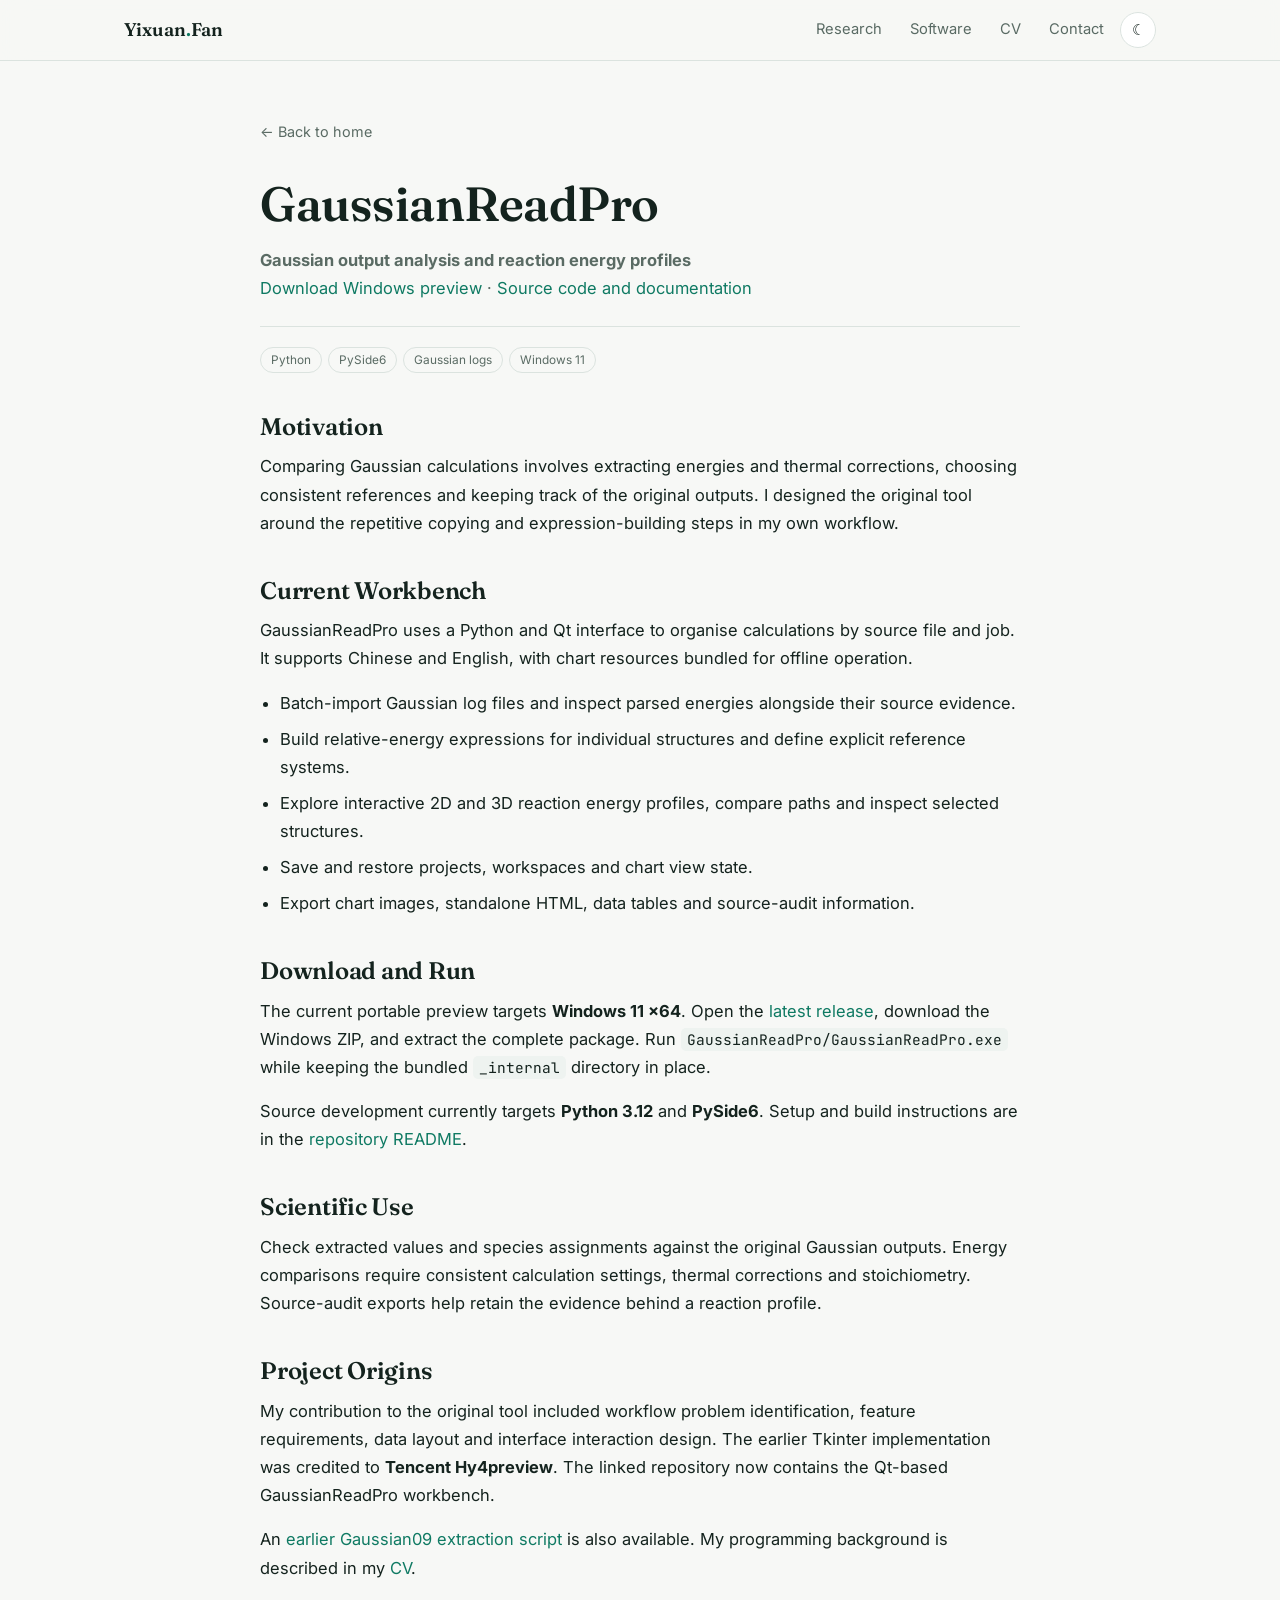
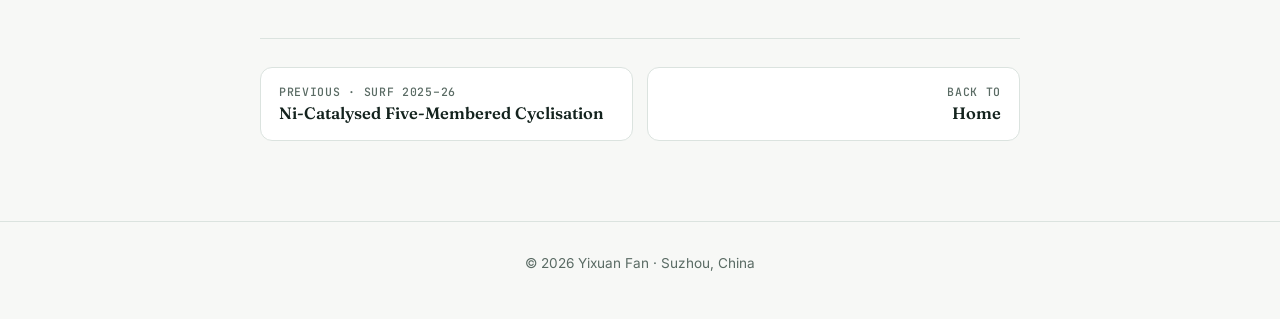
==== portfolio/gaussian-log-reader-pro/index.html @ e3dab031 "Mobile nav, article padding, project prev/next, sitemap Co-Authored-By: Claude Sonnet 5.5 <noreply@a" ====
<!doctype html>
<html lang="en"><head><meta charset="utf-8"><meta name="viewport" content="width=device-width,initial-scale=1">
<title>GaussianReadPro · Yixuan Fan</title>
<link rel="icon" href="/images/favicon.svg" type="image/svg+xml">
<link rel="stylesheet" href="https://fonts.googleapis.com/css2?family=Fraunces:ital,opsz,wght@0,9..144,500;0,9..144,600;1,9..144,500&family=Inter:wght@400;500;600&family=JetBrains+Mono:wght@400;500&display=swap">
<link rel="stylesheet" href="/assets/style.css"></head>
<body>
<header class="nav"><div class="wrap"><a class="brand" href="/">Yixuan<span>.</span>Fan</a>
<nav><ul><li><a href="/#research">Research</a></li><li><a href="/#software">Software</a></li><li><a href="/#cv">CV</a></li><li><a href="/#contact">Contact</a></li><li><button class="theme-btn" id="theme" aria-label="Toggle colour theme">☾</button></li></ul></nav></div></header>
<main class="wrap article">
<a class="back" href="/">← Back to home</a>
<h1>GaussianReadPro</h1>
<div class="byline"><strong>Gaussian output analysis and reaction energy profiles</strong><br><a href="https://github.com/Lightmessager/Gaussian09d-log-reader-Pro/releases/latest">Download Windows preview</a> · <a href="https://github.com/Lightmessager/Gaussian09d-log-reader-Pro">Source code and documentation</a></div>
<div class="chips"><span>Python</span><span>PySide6</span><span>Gaussian logs</span><span>Windows 11</span></div>
<h2>Motivation</h2>
<p>Comparing Gaussian calculations involves extracting energies and thermal corrections, choosing consistent references and keeping track of the original outputs. I designed the original tool around the repetitive copying and expression-building steps in my own workflow.</p>
<h2>Current Workbench</h2>
<p>GaussianReadPro uses a Python and Qt interface to organise calculations by source file and job. It supports Chinese and English, with chart resources bundled for offline operation.</p>
<ul>
<li>Batch-import Gaussian log files and inspect parsed energies alongside their source evidence.</li>
<li>Build relative-energy expressions for individual structures and define explicit reference systems.</li>
<li>Explore interactive 2D and 3D reaction energy profiles, compare paths and inspect selected structures.</li>
<li>Save and restore projects, workspaces and chart view state.</li>
<li>Export chart images, standalone HTML, data tables and source-audit information.</li>
</ul>
<h2>Download and Run</h2>
<p>The current portable preview targets <strong>Windows 11 x64</strong>. Open the <a href="https://github.com/Lightmessager/Gaussian09d-log-reader-Pro/releases/latest">latest release</a>, download the Windows ZIP, and extract the complete package. Run <code>GaussianReadPro/GaussianReadPro.exe</code> while keeping the bundled <code>_internal</code> directory in place.</p>
<p>Source development currently targets <strong>Python 3.12</strong> and <strong>PySide6</strong>. Setup and build instructions are in the <a href="https://github.com/Lightmessager/Gaussian09d-log-reader-Pro#readme">repository README</a>.</p>
<h2>Scientific Use</h2>
<p>Check extracted values and species assignments against the original Gaussian outputs. Energy comparisons require consistent calculation settings, thermal corrections and stoichiometry. Source-audit exports help retain the evidence behind a reaction profile.</p>
<h2>Project Origins</h2>
<p>My contribution to the original tool included workflow problem identification, feature requirements, data layout and interface interaction design. The earlier Tkinter implementation was credited to <strong>Tencent Hy4preview</strong>. The linked repository now contains the Qt-based GaussianReadPro workbench.</p>
<p>An <a href="https://github.com/Lightmessager/Gaussian09D-Energy-Analysis-From-Log-Files-">earlier Gaussian09 extraction script</a> is also available. My programming background is described in my <a href="/cv/">CV</a>.</p>
<nav class="pn" aria-label="More work"><a href="/portfolio/surf-2025-26/"><small>Previous · SURF 2025–26</small>Ni-Catalysed Five-Membered Cyclisation</a><a href="/#contact"><small>Back to</small>Home</a></nav>
</main>
<footer><div class="wrap">© 2026 Yixuan Fan · Suzhou, China</div></footer>
<script src="/assets/main.js"></script></body></html>
---- assets/style.css ----
:root{
  --bg:#f7f8f6; --surface:#ffffff; --surface-2:#eef3f0; --ink:#14231e; --muted:#5a6b64;
  --line:#dbe3df; --accent:#0f7a63; --accent-2:#c9822b; --accent-soft:#dff0ea;
  --shadow:0 1px 2px rgba(20,35,30,.05),0 8px 28px rgba(20,35,30,.07);
  --serif:"Fraunces","Source Serif 4",Georgia,"Songti SC","Noto Serif SC",serif;
  --sans:"Inter",system-ui,-apple-system,"Segoe UI","PingFang SC","Microsoft YaHei",sans-serif;
  --mono:"JetBrains Mono",ui-monospace,Consolas,monospace;
  --radius:16px;
}
@media (prefers-color-scheme:dark){:root:not([data-theme="light"]){
  --bg:#0d1512; --surface:#131e1a; --surface-2:#18261f; --ink:#e6efeb; --muted:#93a69d;
  --line:#25362e; --accent:#4fd1b0; --accent-2:#e9a95a; --accent-soft:#16352c;
  --shadow:0 1px 2px rgba(0,0,0,.3),0 8px 28px rgba(0,0,0,.35);
}}
:root[data-theme="dark"]{
  --bg:#0d1512; --surface:#131e1a; --surface-2:#18261f; --ink:#e6efeb; --muted:#93a69d;
  --line:#25362e; --accent:#4fd1b0; --accent-2:#e9a95a; --accent-soft:#16352c;
  --shadow:0 1px 2px rgba(0,0,0,.3),0 8px 28px rgba(0,0,0,.35);
}
*{box-sizing:border-box}
html{scroll-behavior:smooth;scroll-padding-top:76px}
body{margin:0;background:var(--bg);color:var(--ink);font:16.5px/1.7 var(--sans);-webkit-font-smoothing:antialiased}
a{color:var(--accent);text-decoration:none}
a:hover{text-decoration:underline;text-underline-offset:3px}
img{max-width:100%;display:block}
h1,h2,h3{font-family:var(--serif);line-height:1.15;margin:0;font-weight:600;letter-spacing:-.01em}
p{margin:0 0 1em}
.wrap{max-width:1080px;margin:0 auto;padding:0 24px}

/* nav */
.nav{position:sticky;top:0;z-index:20;backdrop-filter:saturate(1.4) blur(14px);background:color-mix(in srgb,var(--bg) 80%,transparent);border-bottom:1px solid var(--line)}
.nav .wrap{display:flex;align-items:center;justify-content:space-between;height:60px;gap:16px}
.brand{font-family:var(--serif);font-weight:600;font-size:1.15rem;color:var(--ink)}
.brand span{color:var(--accent)}
.nav ul{display:flex;gap:4px;list-style:none;margin:0;padding:0;align-items:center}
.nav li a{display:block;padding:6px 12px;border-radius:999px;color:var(--muted);font-size:.92rem}
.nav li a:hover,.nav li a.on{background:var(--accent-soft);color:var(--accent);text-decoration:none}
.theme-btn{border:1px solid var(--line);background:var(--surface);color:var(--ink);width:36px;height:36px;border-radius:50%;cursor:pointer;font-size:15px}
@media(max-width:760px){.nav ul li:not(:last-child){display:none}}

/* hero */
.hero{position:relative;overflow:hidden;padding:84px 0 72px}
#mol{position:absolute;inset:0;width:100%;height:100%;opacity:.55;pointer-events:none}
.hero .wrap{position:relative;display:grid;grid-template-columns:1.5fr 1fr;gap:56px;align-items:center}
.eyebrow{font-family:var(--mono);font-size:.78rem;letter-spacing:.12em;text-transform:uppercase;color:var(--accent);margin-bottom:18px}
.hero h1{font-size:clamp(2.6rem,6vw,4.4rem);margin-bottom:18px}
.hero h1 em{font-style:italic;color:var(--accent)}
.lede{font-size:1.15rem;color:var(--muted);max-width:34em}
.tags{display:flex;flex-wrap:wrap;gap:8px;margin:22px 0 30px}
.tag{font-family:var(--mono);font-size:.76rem;padding:4px 11px;border-radius:999px;background:var(--accent-soft);color:var(--accent);border:1px solid color-mix(in srgb,var(--accent) 25%,transparent)}
.btns{display:flex;flex-wrap:wrap;gap:12px}
.btn{display:inline-flex;align-items:center;gap:8px;padding:11px 20px;border-radius:999px;font-weight:600;font-size:.95rem;border:1px solid var(--line);background:var(--surface);color:var(--ink)}
.btn:hover{text-decoration:none;transform:translateY(-1px);box-shadow:var(--shadow)}
.btn.primary{background:var(--accent);border-color:var(--accent);color:#fff}
:root[data-theme="dark"] .btn.primary{color:#07140f}
@media(prefers-color-scheme:dark){:root:not([data-theme="light"]) .btn.primary{color:#07140f}}
.portrait{position:relative;justify-self:center;width:min(300px,70%)}
.portrait::before{content:"";position:absolute;inset:-14px;border-radius:28px;border:1.5px dashed var(--accent);opacity:.5;transform:rotate(3deg)}
.portrait img{position:relative;border-radius:22px;aspect-ratio:4/5;object-fit:cover;box-shadow:var(--shadow)}
.badge{position:absolute;right:-18px;bottom:26px;background:var(--surface);border:1px solid var(--line);border-radius:12px;padding:9px 14px;box-shadow:var(--shadow);font-size:.82rem;line-height:1.35}
.badge b{display:block;font-family:var(--serif);font-size:.98rem}
@media(max-width:820px){.hero .wrap{grid-template-columns:1fr}.portrait{order:-1;width:200px;justify-self:start}.hero{padding-top:44px}.badge{right:-30px}}

/* sections */
section{padding:72px 0}
section.alt{background:var(--surface-2);border-block:1px solid var(--line)}
.sec-head{margin-bottom:36px}
.sec-head .eyebrow{margin-bottom:10px}
.sec-head h2{font-size:clamp(1.9rem,3.6vw,2.6rem)}
.sec-head p{color:var(--muted);max-width:42em;margin-top:12px}

.about-grid{display:grid;grid-template-columns:1.4fr 1fr;gap:40px}
@media(max-width:820px){.about-grid{grid-template-columns:1fr}}
.facts{background:var(--surface);border:1px solid var(--line);border-radius:var(--radius);padding:8px 24px;box-shadow:var(--shadow)}
.facts div{display:flex;justify-content:space-between;gap:16px;padding:14px 0;border-bottom:1px solid var(--line);font-size:.93rem}
.facts div:last-child{border:0}
.facts span{color:var(--muted)}
.facts b{text-align:right;font-weight:600}

.cards{display:grid;grid-template-columns:repeat(auto-fit,minmax(300px,1fr));gap:22px}
.card{position:relative;display:flex;flex-direction:column;background:var(--surface);border:1px solid var(--line);border-radius:var(--radius);padding:26px;box-shadow:var(--shadow);color:var(--ink);transition:transform .2s,border-color .2s}
.card:hover{transform:translateY(-4px);border-color:var(--accent);text-decoration:none}
.card .meta{font-family:var(--mono);font-size:.74rem;letter-spacing:.06em;text-transform:uppercase;color:var(--accent-2);margin-bottom:12px}
.card h3{font-size:1.35rem;margin-bottom:10px}
.card p{color:var(--muted);font-size:.95rem;flex:1}
.card .go{font-weight:600;color:var(--accent);font-size:.92rem}
.card .go::after{content:" →";transition:margin .2s}
.card:hover .go::after{margin-left:4px}
.card.wide{grid-column:1/-1}
.card figure{margin:-26px -26px 20px;border-bottom:1px solid var(--line);border-radius:var(--radius) var(--radius) 0 0;overflow:hidden;background:var(--surface-2)}
.card figure img{width:100%;aspect-ratio:16/8;object-fit:cover}
.feat{list-style:none;padding:0;margin:0 0 20px;display:grid;gap:8px}
.feat li{padding-left:22px;position:relative;color:var(--muted);font-size:.95rem}
.feat li::before{content:"";position:absolute;left:0;top:.62em;width:9px;height:9px;border-radius:3px;background:var(--accent);opacity:.8}
.feat b{color:var(--ink)}
.sw{display:grid;grid-template-columns:1.2fr 1fr;gap:28px;align-items:start}
@media(max-width:820px){.sw{grid-template-columns:1fr}}
.code{background:#0f1a16;color:#cfe8de;border-radius:12px;padding:18px 20px;font:13px/1.7 var(--mono);overflow:auto;border:1px solid #1f3229}
.code .c{color:#6f9686}.code .k{color:#e9a95a}.code .v{color:#4fd1b0}

/* timeline */
.tl{position:relative;display:grid;gap:26px;padding-left:28px}
.tl::before{content:"";position:absolute;left:5px;top:8px;bottom:8px;width:2px;background:var(--line)}
.tl-item{position:relative;background:var(--surface);border:1px solid var(--line);border-radius:var(--radius);padding:24px 26px;box-shadow:var(--shadow)}
.tl-item::before{content:"";position:absolute;left:-30px;top:30px;width:12px;height:12px;border-radius:50%;background:var(--bg);border:3px solid var(--accent)}
.tl-item .when{font-family:var(--mono);font-size:.76rem;color:var(--accent-2);letter-spacing:.06em;text-transform:uppercase}
.tl-item h3{font-size:1.25rem;margin:6px 0 4px}
.tl-item .sub{color:var(--muted);font-size:.93rem;margin-bottom:12px}
.tl-item ul{margin:0;padding-left:1.1em;color:var(--muted);font-size:.94rem}
.tl-item li{margin-bottom:6px}
.two{display:grid;grid-template-columns:1fr 1fr;gap:22px}
@media(max-width:820px){.two{grid-template-columns:1fr}}
.panel{background:var(--surface);border:1px solid var(--line);border-radius:var(--radius);padding:26px;box-shadow:var(--shadow)}
.panel h3{font-size:1.25rem;margin-bottom:14px}
.skill{margin-bottom:14px;font-size:.94rem}
.skill b{display:block;font-size:.8rem;font-family:var(--mono);letter-spacing:.06em;text-transform:uppercase;color:var(--accent);margin-bottom:2px}
.skill span{color:var(--muted)}
.ielts{display:grid;grid-template-columns:repeat(4,1fr);gap:8px;margin-top:10px}
.ielts div{text-align:center;background:var(--surface-2);border-radius:10px;padding:10px 4px;font-size:.78rem;color:var(--muted)}
.ielts b{display:block;font-family:var(--serif);font-size:1.3rem;color:var(--ink)}

.poster{display:grid;grid-template-columns:1fr 1.2fr;gap:28px;align-items:center}
@media(max-width:820px){.poster{grid-template-columns:1fr}}
.poster img{border-radius:12px;border:1px solid var(--line);box-shadow:var(--shadow)}

.contact{text-align:center}
.contact h2{font-size:clamp(2rem,4.4vw,3.2rem);margin-bottom:14px}
.contact p{color:var(--muted);max-width:34em;margin:0 auto 28px}
.contact .btns{justify-content:center}
footer{padding:30px 0 44px;color:var(--muted);font-size:.85rem;text-align:center;border-top:1px solid var(--line)}

/* article pages */
.article{padding:56px 24px 80px;max-width:808px}
.back{font-size:.9rem;color:var(--muted);display:inline-block;margin-bottom:24px}
.article h1{font-size:clamp(2rem,5vw,3rem);margin:8px 0 14px}
.article .byline{color:var(--muted);margin-bottom:28px;padding-bottom:24px;border-bottom:1px solid var(--line)}
.article h2{font-size:1.5rem;margin:40px 0 12px}
.article ul{padding-left:1.2em}.article li{margin-bottom:8px}
.article figure{margin:28px 0}
.article figure img{border-radius:12px;border:1px solid var(--line)}
.article figcaption{font-size:.85rem;color:var(--muted);margin-top:8px}
.note{background:var(--accent-soft);border-left:3px solid var(--accent);padding:14px 18px;border-radius:0 10px 10px 0;margin:20px 0;font-size:.95rem}
.article code{font-family:var(--mono);font-size:.88em;background:var(--surface-2);padding:2px 6px;border-radius:5px}

.reveal{opacity:0;transform:translateY(18px);transition:opacity .6s,transform .6s}
.reveal.in{opacity:1;transform:none}
@media(prefers-reduced-motion:reduce){.reveal{opacity:1;transform:none;transition:none}html{scroll-behavior:auto}}
@media print{.nav,#mol,.theme-btn{display:none}.reveal{opacity:1;transform:none}}

/* v2 polish */
:focus-visible{outline:2px solid var(--accent);outline-offset:3px;border-radius:6px}
.skip{position:absolute;left:-999px;top:8px;z-index:50;background:var(--accent);color:#fff;padding:8px 14px;border-radius:8px}
.skip:focus{left:8px}
.progress{position:fixed;top:0;left:0;height:3px;width:0;background:linear-gradient(90deg,var(--accent),var(--accent-2));z-index:30}
.stats{display:grid;grid-template-columns:repeat(4,1fr);gap:0;margin-top:-8px;margin-bottom:8px;background:var(--surface);border:1px solid var(--line);border-radius:var(--radius);box-shadow:var(--shadow);padding:0;max-width:1032px;width:calc(100% - 48px)}
.stats div{padding:22px 24px;border-right:1px solid var(--line)}
.stats div:last-child{border:0}
.stats b{display:block;font-family:var(--serif);font-size:2rem;line-height:1.1;color:var(--accent)}
.stats span{font-size:.84rem;color:var(--muted)}
@media(max-width:820px){.stats{grid-template-columns:1fr 1fr}.stats div:nth-child(2){border-right:0}.stats div:nth-child(-n+2){border-bottom:1px solid var(--line)}}
.chips{display:flex;flex-wrap:wrap;gap:6px;margin:0 0 18px}
.chips span{font-size:.74rem;padding:2px 10px;border-radius:999px;border:1px solid var(--line);color:var(--muted)}
a.plain{color:inherit}a.plain:hover{color:var(--accent);text-decoration:none}
.sw{display:grid;grid-template-columns:1.15fr 1fr;gap:32px;align-items:center}
@media(max-width:820px){.sw{grid-template-columns:1fr}}
.profile{margin:0;background:var(--surface-2);border:1px solid var(--line);border-radius:14px;padding:18px 18px 10px;color:var(--ink)}
.profile svg{width:100%;height:auto;display:block}
.profile figcaption{font-size:.78rem;color:var(--muted);text-align:center;margin-top:6px}
.hero h1{max-width:12em}
.portrait img{object-position:center 18%}

/* v3: mobile nav + article extras */
@media(max-width:760px){
  .nav .wrap{flex-wrap:wrap;height:auto;padding-top:8px;padding-bottom:6px;row-gap:2px}
  .nav nav{width:100%;overflow-x:auto;scrollbar-width:none;margin:0 -4px}
  .nav nav::-webkit-scrollbar{display:none}
  .nav ul{width:max-content;min-width:100%;justify-content:space-between}
  .nav ul li:not(:last-child){display:block}
  .nav li a{padding:6px 10px;white-space:nowrap}
  html{scroll-padding-top:104px}
  .brand{font-size:1.05rem}
  .nav .theme-btn{position:absolute;top:10px;right:24px}
  .nav .wrap{position:relative}
}
.article .chips{margin:-8px 0 28px}
.pn{display:grid;grid-template-columns:1fr 1fr;gap:14px;margin-top:56px;padding-top:28px;border-top:1px solid var(--line)}
.pn a{display:block;padding:16px 18px;border:1px solid var(--line);border-radius:12px;background:var(--surface);color:var(--ink);font-family:var(--serif);font-weight:600;line-height:1.3}
.pn a:hover{border-color:var(--accent);text-decoration:none}
.pn a small{display:block;font:500 .72rem var(--mono);letter-spacing:.06em;text-transform:uppercase;color:var(--muted);margin-bottom:4px}
.pn a:last-child{text-align:right}
.pn .solo{grid-column:1/-1}
@media(max-width:560px){.pn{grid-template-columns:1fr}.pn a:last-child{text-align:left}}
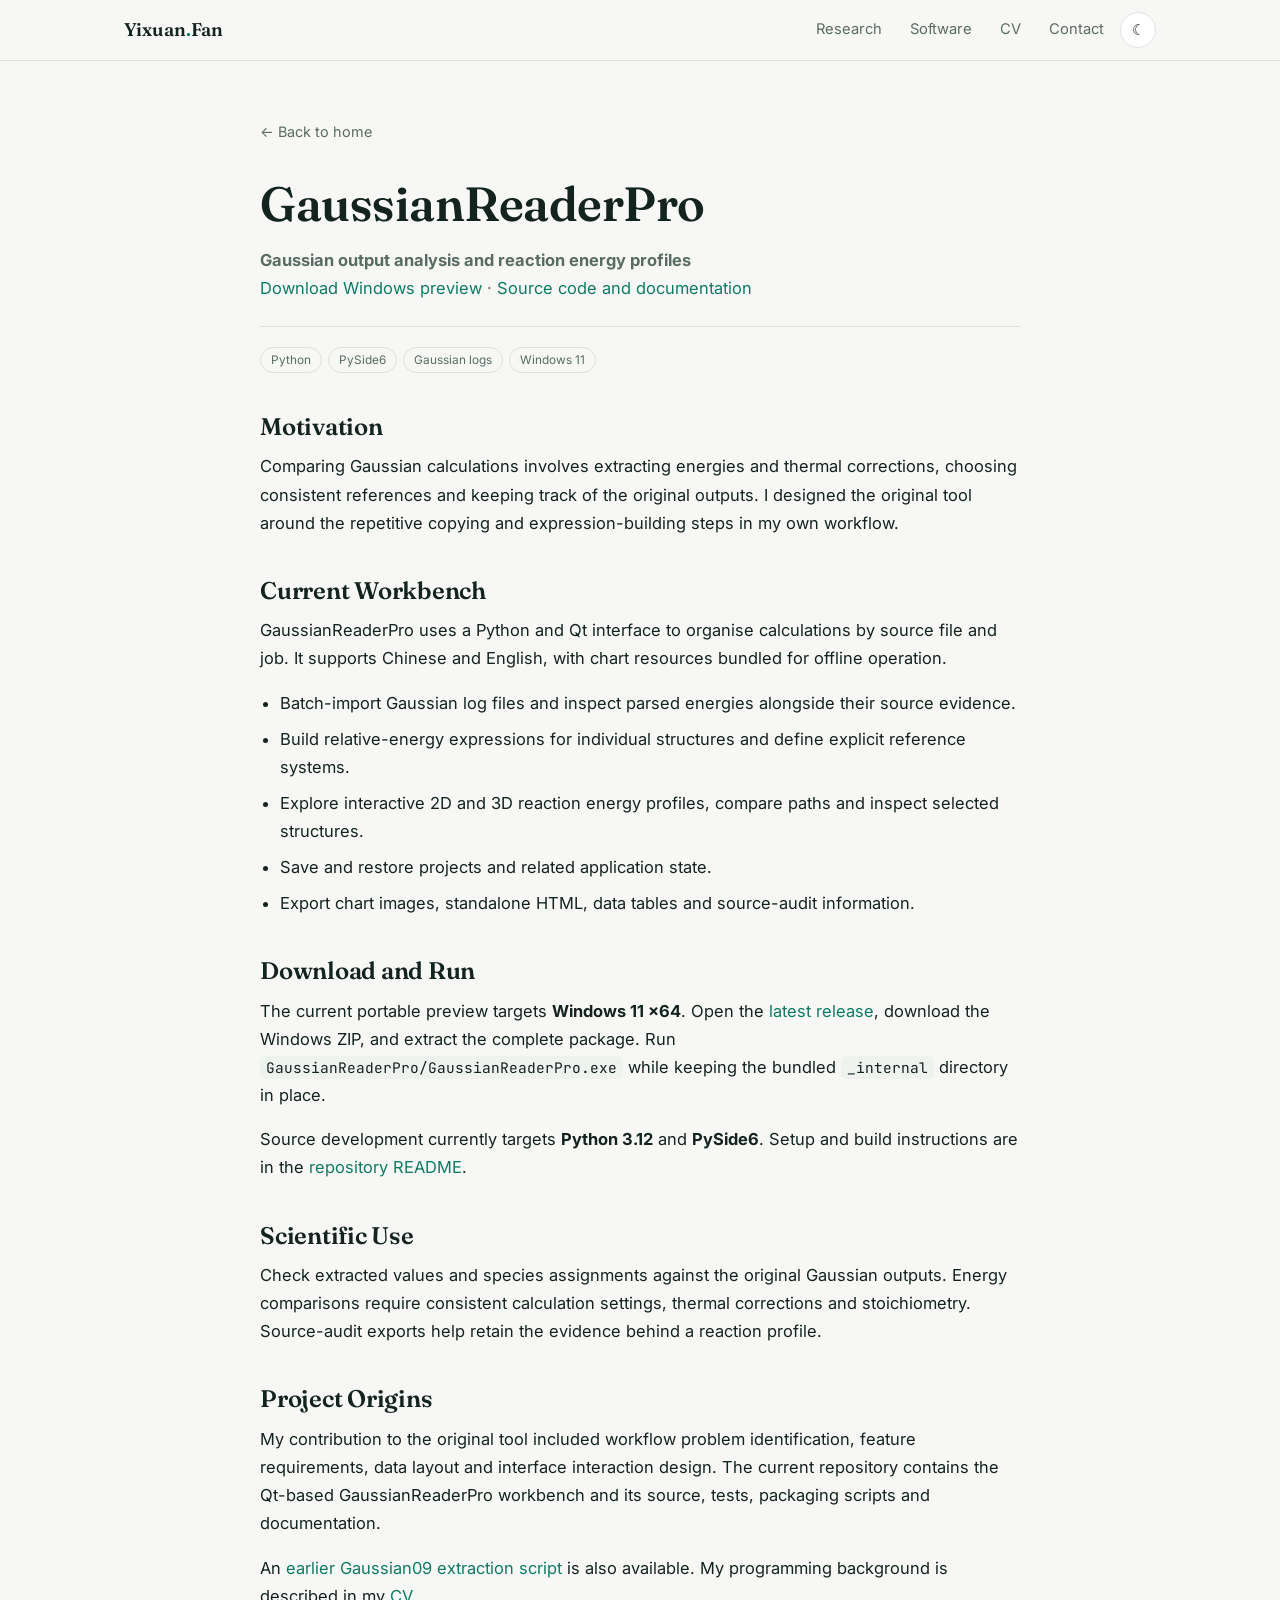
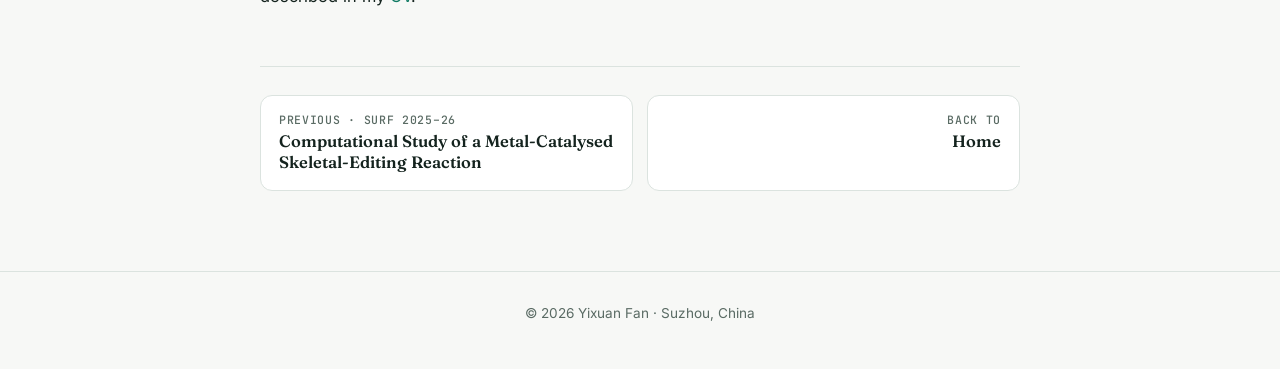
==== commit 436634e0: "Merge origin/master content corrections with layout polish Co-Authored-By: Claude Sonnet 5.5 <norepl" ====
--- a/portfolio/gaussian-log-reader-pro/index.html
+++ b/portfolio/gaussian-log-reader-pro/index.html
@@ -1,6 +1,6 @@
 <!doctype html>
 <html lang="en"><head><meta charset="utf-8"><meta name="viewport" content="width=device-width,initial-scale=1">
-<title>GaussianReadPro · Yixuan Fan</title>
+<title>GaussianReaderPro · Yixuan Fan</title>
 <link rel="icon" href="/images/favicon.svg" type="image/svg+xml">
 <link rel="stylesheet" href="https://fonts.googleapis.com/css2?family=Fraunces:ital,opsz,wght@0,9..144,500;0,9..144,600;1,9..144,500&family=Inter:wght@400;500;600&family=JetBrains+Mono:wght@400;500&display=swap">
 <link rel="stylesheet" href="/assets/style.css"></head>
@@ -9,29 +9,29 @@
 <nav><ul><li><a href="/#research">Research</a></li><li><a href="/#software">Software</a></li><li><a href="/#cv">CV</a></li><li><a href="/#contact">Contact</a></li><li><button class="theme-btn" id="theme" aria-label="Toggle colour theme">☾</button></li></ul></nav></div></header>
 <main class="wrap article">
 <a class="back" href="/">← Back to home</a>
-<h1>GaussianReadPro</h1>
+<h1>GaussianReaderPro</h1>
 <div class="byline"><strong>Gaussian output analysis and reaction energy profiles</strong><br><a href="https://github.com/Lightmessager/Gaussian09d-log-reader-Pro/releases/latest">Download Windows preview</a> · <a href="https://github.com/Lightmessager/Gaussian09d-log-reader-Pro">Source code and documentation</a></div>
 <div class="chips"><span>Python</span><span>PySide6</span><span>Gaussian logs</span><span>Windows 11</span></div>
 <h2>Motivation</h2>
 <p>Comparing Gaussian calculations involves extracting energies and thermal corrections, choosing consistent references and keeping track of the original outputs. I designed the original tool around the repetitive copying and expression-building steps in my own workflow.</p>
 <h2>Current Workbench</h2>
-<p>GaussianReadPro uses a Python and Qt interface to organise calculations by source file and job. It supports Chinese and English, with chart resources bundled for offline operation.</p>
+<p>GaussianReaderPro uses a Python and Qt interface to organise calculations by source file and job. It supports Chinese and English, with chart resources bundled for offline operation.</p>
 <ul>
 <li>Batch-import Gaussian log files and inspect parsed energies alongside their source evidence.</li>
 <li>Build relative-energy expressions for individual structures and define explicit reference systems.</li>
 <li>Explore interactive 2D and 3D reaction energy profiles, compare paths and inspect selected structures.</li>
-<li>Save and restore projects, workspaces and chart view state.</li>
+<li>Save and restore projects and related application state.</li>
 <li>Export chart images, standalone HTML, data tables and source-audit information.</li>
 </ul>
 <h2>Download and Run</h2>
-<p>The current portable preview targets <strong>Windows 11 x64</strong>. Open the <a href="https://github.com/Lightmessager/Gaussian09d-log-reader-Pro/releases/latest">latest release</a>, download the Windows ZIP, and extract the complete package. Run <code>GaussianReadPro/GaussianReadPro.exe</code> while keeping the bundled <code>_internal</code> directory in place.</p>
+<p>The current portable preview targets <strong>Windows 11 x64</strong>. Open the <a href="https://github.com/Lightmessager/Gaussian09d-log-reader-Pro/releases/latest">latest release</a>, download the Windows ZIP, and extract the complete package. Run <code>GaussianReaderPro/GaussianReaderPro.exe</code> while keeping the bundled <code>_internal</code> directory in place.</p>
 <p>Source development currently targets <strong>Python 3.12</strong> and <strong>PySide6</strong>. Setup and build instructions are in the <a href="https://github.com/Lightmessager/Gaussian09d-log-reader-Pro#readme">repository README</a>.</p>
 <h2>Scientific Use</h2>
 <p>Check extracted values and species assignments against the original Gaussian outputs. Energy comparisons require consistent calculation settings, thermal corrections and stoichiometry. Source-audit exports help retain the evidence behind a reaction profile.</p>
 <h2>Project Origins</h2>
-<p>My contribution to the original tool included workflow problem identification, feature requirements, data layout and interface interaction design. The earlier Tkinter implementation was credited to <strong>Tencent Hy4preview</strong>. The linked repository now contains the Qt-based GaussianReadPro workbench.</p>
+<p>My contribution to the original tool included workflow problem identification, feature requirements, data layout and interface interaction design. The current repository contains the Qt-based GaussianReaderPro workbench and its source, tests, packaging scripts and documentation.</p>
 <p>An <a href="https://github.com/Lightmessager/Gaussian09D-Energy-Analysis-From-Log-Files-">earlier Gaussian09 extraction script</a> is also available. My programming background is described in my <a href="/cv/">CV</a>.</p>
-<nav class="pn" aria-label="More work"><a href="/portfolio/surf-2025-26/"><small>Previous · SURF 2025–26</small>Ni-Catalysed Five-Membered Cyclisation</a><a href="/#contact"><small>Back to</small>Home</a></nav>
+<nav class="pn" aria-label="More work"><a href="/portfolio/surf-2025-26/"><small>Previous · SURF 2025–26</small>Computational Study of a Metal-Catalysed Skeletal-Editing Reaction</a><a href="/#contact"><small>Back to</small>Home</a></nav>
 </main>
 <footer><div class="wrap">© 2026 Yixuan Fan · Suzhou, China</div></footer>
 <script src="/assets/main.js"></script></body></html>
